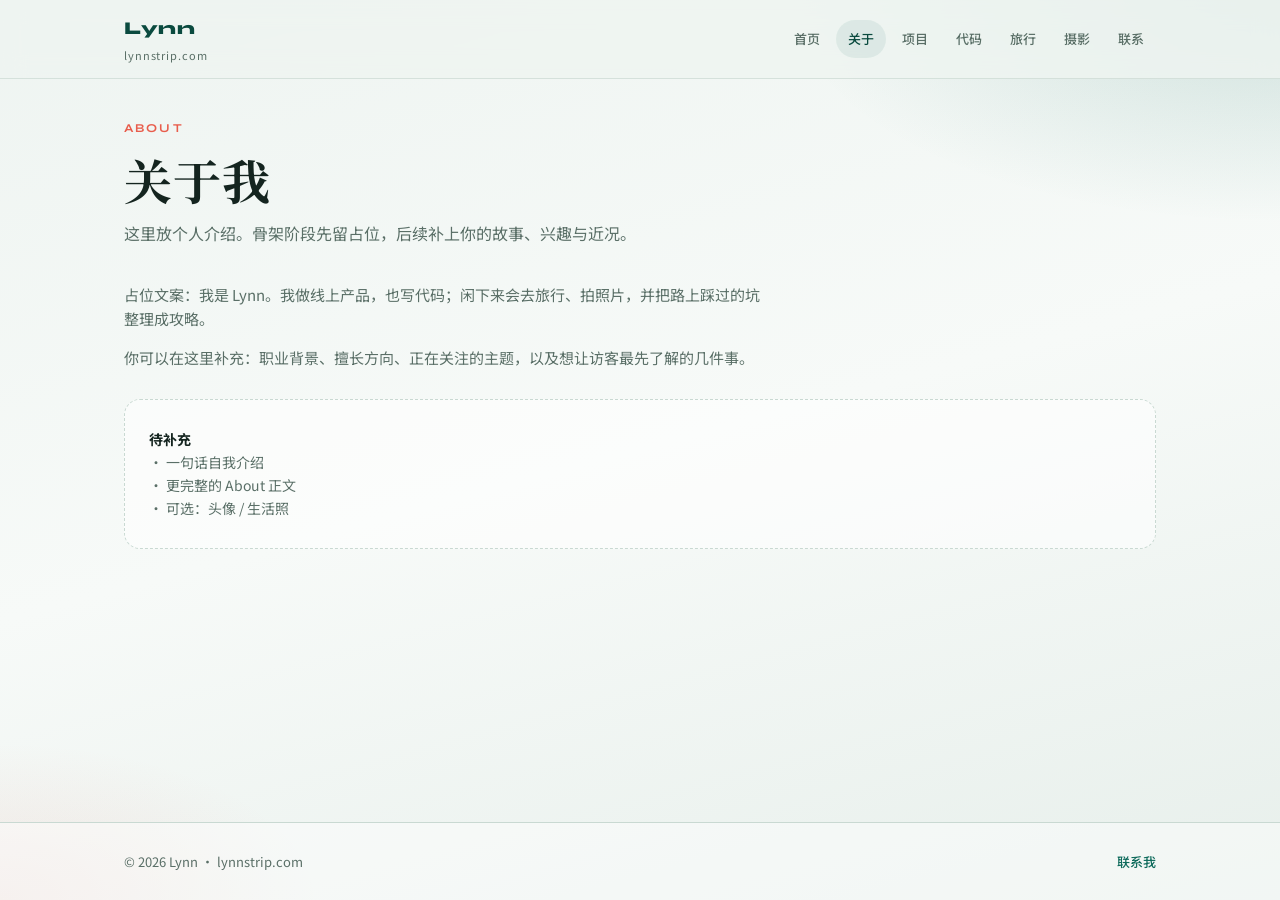
==== about/index.html @ 80c9ecf9 "Scaffold personal homepage and nest Malaysia guide Turn lynnstrip.com into a multi-page personal sit" ====
<!DOCTYPE html>
<html lang="zh-CN">
<head>
  <meta charset="UTF-8">
  <meta name="viewport" content="width=device-width, initial-scale=1.0">
  <title>关于我 | Lynn</title>
  <meta name="description" content="关于 Lynn：个人介绍与正在做的事。">
  <link rel="preconnect" href="https://fonts.googleapis.com">
  <link rel="preconnect" href="https://fonts.gstatic.com" crossorigin>
  <link href="https://fonts.googleapis.com/css2?family=Noto+Sans+SC:wght@400;500;600;700&family=Noto+Serif+SC:wght@600;700&family=Syne:wght@600;700;800&display=swap" rel="stylesheet">
  <link rel="stylesheet" href="/assets/css/site.css">
</head>
<body>
  <div class="site-wrap">
    <header class="site-header">
      <div class="site-header__inner">
        <a class="brand" href="/">
          <span class="brand__mark">Lynn</span>
          <span class="brand__tag">lynnstrip.com</span>
        </a>
        <button class="nav-toggle" type="button" data-nav-toggle aria-expanded="false" aria-controls="site-nav">菜单</button>
        <nav class="nav" id="site-nav" data-nav aria-label="主导航">
          <a class="nav__link" href="/">首页</a>
          <a class="nav__link is-active" href="/about/">关于</a>
          <a class="nav__link" href="/projects/">项目</a>
          <a class="nav__link" href="/code/">代码</a>
          <a class="nav__link" href="/travel/">旅行</a>
          <a class="nav__link" href="/photography/">摄影</a>
          <a class="nav__link" href="/contact/">联系</a>
        </nav>
      </div>
    </header>

    <main class="site-main">
      <p class="eyebrow">About</p>
      <h1 class="page-title">关于我</h1>
      <p class="page-lead">这里放个人介绍。骨架阶段先留占位，后续补上你的故事、兴趣与近况。</p>

      <div class="prose">
        <p class="muted">占位文案：我是 Lynn。我做线上产品，也写代码；闲下来会去旅行、拍照片，并把路上踩过的坑整理成攻略。</p>
        <p class="muted">你可以在这里补充：职业背景、擅长方向、正在关注的主题，以及想让访客最先了解的几件事。</p>
      </div>

      <div class="placeholder" style="margin-top: 28px;">
        <strong>待补充</strong><br>
        · 一句话自我介绍<br>
        · 更完整的 About 正文<br>
        · 可选：头像 / 生活照
      </div>
    </main>

    <footer class="site-footer">
      <div class="site-footer__inner">
        <p>© <span data-year></span> Lynn · lynnstrip.com</p>
        <p><a href="/contact/">联系我</a></p>
      </div>
    </footer>
  </div>
  <script src="/assets/js/site.js"></script>
  <script>document.querySelectorAll("[data-year]").forEach(el => el.textContent = new Date().getFullYear());</script>
</body>
</html>
---- assets/css/site.css ----
/* Lynn — personal site shared styles */
*,
*::before,
*::after {
  margin: 0;
  padding: 0;
  box-sizing: border-box;
}

:root {
  --bg: #eef4f1;
  --bg-soft: #f7faf8;
  --surface: #ffffff;
  --ink: #14241f;
  --muted: #5a6f67;
  --line: #c9d9d2;
  --sea: #0f6b5c;
  --sea-deep: #0a4a3f;
  --coral: #e85d4c;
  --gold: #c9a227;
  --shadow: 0 10px 30px rgba(10, 74, 63, 0.08);
  --radius: 16px;
  --max: 1080px;
  --ease: cubic-bezier(0.22, 1, 0.36, 1);
  --font-sans: "Noto Sans SC", sans-serif;
  --font-serif: "Noto Serif SC", serif;
  --font-display: "Syne", "Noto Sans SC", sans-serif;
}

html {
  scroll-behavior: smooth;
}

body {
  font-family: var(--font-sans);
  background: var(--bg);
  color: var(--ink);
  line-height: 1.65;
  min-height: 100vh;
}

body::before {
  content: "";
  position: fixed;
  inset: 0;
  z-index: -1;
  pointer-events: none;
  background:
    radial-gradient(ellipse 70% 45% at 100% 0%, rgba(15, 107, 92, 0.16), transparent 55%),
    radial-gradient(ellipse 50% 35% at 0% 100%, rgba(232, 93, 76, 0.1), transparent 50%),
    linear-gradient(165deg, #eef4f1 0%, #f7faf8 50%, #e7efeb 100%);
}

img {
  max-width: 100%;
  display: block;
}

a {
  color: inherit;
  text-decoration: none;
}

button {
  font: inherit;
}

.site-wrap {
  min-height: 100vh;
  display: flex;
  flex-direction: column;
}

/* Header */
.site-header {
  position: sticky;
  top: 0;
  z-index: 100;
  backdrop-filter: blur(12px);
  background: rgba(238, 244, 241, 0.82);
  border-bottom: 1px solid rgba(201, 217, 210, 0.7);
}

.site-header__inner {
  max-width: var(--max);
  margin: 0 auto;
  padding: 14px 24px;
  display: flex;
  align-items: center;
  justify-content: space-between;
  gap: 20px;
}

.brand {
  display: flex;
  flex-direction: column;
  gap: 2px;
  flex-shrink: 0;
}

.brand__mark {
  font-family: var(--font-display);
  font-weight: 800;
  font-size: 18px;
  letter-spacing: 0.04em;
  color: var(--sea-deep);
}

.brand__tag {
  font-size: 11px;
  color: var(--muted);
  letter-spacing: 0.08em;
}

.nav {
  display: flex;
  align-items: center;
  gap: 4px;
  flex-wrap: wrap;
  justify-content: flex-end;
}

.nav__link {
  font-size: 13px;
  font-weight: 500;
  color: var(--muted);
  padding: 8px 12px;
  border-radius: 999px;
  transition: color 0.2s var(--ease), background 0.2s var(--ease);
}

.nav__link:hover,
.nav__link.is-active {
  color: var(--sea-deep);
  background: rgba(15, 107, 92, 0.08);
}

.nav-toggle {
  display: none;
  border: 1px solid var(--line);
  background: var(--surface);
  color: var(--ink);
  border-radius: 10px;
  padding: 8px 12px;
  cursor: pointer;
  font-family: var(--font-display);
  font-size: 12px;
  font-weight: 700;
  letter-spacing: 0.06em;
}

/* Main */
.site-main {
  flex: 1;
  width: 100%;
  max-width: var(--max);
  margin: 0 auto;
  padding: 40px 24px 72px;
}

/* Footer */
.site-footer {
  border-top: 1px solid var(--line);
  background: rgba(255, 255, 255, 0.45);
}

.site-footer__inner {
  max-width: var(--max);
  margin: 0 auto;
  padding: 28px 24px;
  display: flex;
  flex-wrap: wrap;
  gap: 12px 24px;
  justify-content: space-between;
  align-items: center;
  color: var(--muted);
  font-size: 13px;
}

.site-footer a {
  color: var(--sea);
  font-weight: 500;
}

.site-footer a:hover {
  color: var(--coral);
}

/* Typography helpers */
.eyebrow {
  font-family: var(--font-display);
  font-size: 12px;
  font-weight: 700;
  letter-spacing: 0.18em;
  text-transform: uppercase;
  color: var(--coral);
  margin-bottom: 12px;
}

.page-title {
  font-family: var(--font-serif);
  font-size: clamp(32px, 5vw, 48px);
  font-weight: 700;
  line-height: 1.2;
  letter-spacing: 0.02em;
  margin-bottom: 12px;
}

.page-lead {
  font-size: 16px;
  color: var(--muted);
  max-width: 560px;
  margin-bottom: 36px;
}

.section-title {
  font-family: var(--font-serif);
  font-size: 24px;
  font-weight: 700;
  margin-bottom: 8px;
}

.section-desc {
  color: var(--muted);
  font-size: 14px;
  margin-bottom: 20px;
}

/* Hero (home) */
.hero {
  display: grid;
  gap: 28px;
  margin-bottom: 56px;
  animation: fadeUp 0.6s var(--ease) both;
}

.hero__title {
  font-family: var(--font-serif);
  font-size: clamp(40px, 7vw, 64px);
  font-weight: 700;
  line-height: 1.12;
  letter-spacing: 0.02em;
}

.hero__title span {
  color: var(--sea);
}

.hero__text {
  font-size: 17px;
  color: var(--muted);
  max-width: 520px;
}

.hero__actions {
  display: flex;
  flex-wrap: wrap;
  gap: 12px;
  margin-top: 8px;
}

.btn {
  display: inline-flex;
  align-items: center;
  justify-content: center;
  gap: 8px;
  padding: 12px 18px;
  border-radius: 999px;
  font-size: 14px;
  font-weight: 600;
  border: 1px solid transparent;
  transition: transform 0.2s var(--ease), background 0.2s var(--ease), color 0.2s var(--ease), border-color 0.2s var(--ease);
  cursor: pointer;
}

.btn:hover {
  transform: translateY(-1px);
}

.btn--primary {
  background: var(--sea);
  color: #fff;
}

.btn--primary:hover {
  background: var(--sea-deep);
}

.btn--ghost {
  background: transparent;
  border-color: var(--line);
  color: var(--ink);
}

.btn--ghost:hover {
  border-color: var(--sea);
  color: var(--sea-deep);
}

/* Portal grid */
.portal-grid {
  display: grid;
  grid-template-columns: repeat(2, 1fr);
  gap: 16px;
  margin-bottom: 56px;
}

.portal-card {
  display: block;
  background: var(--surface);
  border: 1px solid var(--line);
  border-radius: var(--radius);
  padding: 24px;
  transition: transform 0.25s var(--ease), box-shadow 0.25s var(--ease), border-color 0.25s var(--ease);
  animation: fadeUp 0.55s var(--ease) both;
}

.portal-card:nth-child(1) { animation-delay: 0.05s; }
.portal-card:nth-child(2) { animation-delay: 0.1s; }
.portal-card:nth-child(3) { animation-delay: 0.15s; }
.portal-card:nth-child(4) { animation-delay: 0.2s; }
.portal-card:nth-child(5) { animation-delay: 0.25s; }
.portal-card:nth-child(6) { animation-delay: 0.3s; }

.portal-card:hover {
  transform: translateY(-3px);
  box-shadow: var(--shadow);
  border-color: var(--sea);
}

.portal-card__kicker {
  font-family: var(--font-display);
  font-size: 11px;
  font-weight: 700;
  letter-spacing: 0.14em;
  text-transform: uppercase;
  color: var(--coral);
  margin-bottom: 10px;
}

.portal-card__title {
  font-family: var(--font-serif);
  font-size: 22px;
  font-weight: 700;
  margin-bottom: 8px;
}

.portal-card__text {
  font-size: 14px;
  color: var(--muted);
}

.portal-card__cta {
  margin-top: 16px;
  font-size: 13px;
  font-weight: 600;
  color: var(--sea);
}

/* Content blocks */
.stack {
  display: grid;
  gap: 16px;
}

.block {
  background: var(--surface);
  border: 1px solid var(--line);
  border-radius: var(--radius);
  padding: 22px 24px;
}

.block__title {
  font-family: var(--font-serif);
  font-size: 18px;
  font-weight: 700;
  margin-bottom: 8px;
}

.block__meta {
  font-family: var(--font-display);
  font-size: 11px;
  font-weight: 700;
  letter-spacing: 0.1em;
  text-transform: uppercase;
  color: var(--coral);
  margin-bottom: 8px;
}

.block__text {
  font-size: 14px;
  color: var(--muted);
}

.placeholder {
  border: 1px dashed var(--line);
  background: rgba(255, 255, 255, 0.55);
  color: var(--muted);
  border-radius: var(--radius);
  padding: 28px 24px;
  font-size: 14px;
}

.placeholder strong {
  color: var(--ink);
}

.photo-grid {
  display: grid;
  grid-template-columns: repeat(3, 1fr);
  gap: 12px;
}

.photo-grid figure {
  border-radius: 12px;
  overflow: hidden;
  background: var(--line);
  aspect-ratio: 4 / 5;
}

.photo-grid img {
  width: 100%;
  height: 100%;
  object-fit: cover;
}

.list-link {
  display: flex;
  justify-content: space-between;
  gap: 16px;
  align-items: baseline;
  padding: 18px 0;
  border-bottom: 1px solid var(--line);
  transition: color 0.2s var(--ease);
}

.list-link:first-child {
  border-top: 1px solid var(--line);
}

.list-link:hover {
  color: var(--sea);
}

.list-link__title {
  font-family: var(--font-serif);
  font-size: 18px;
  font-weight: 600;
}

.list-link__meta {
  font-size: 13px;
  color: var(--muted);
  white-space: nowrap;
}

.prose {
  max-width: 640px;
  font-size: 15px;
  color: var(--ink);
}

.prose p + p {
  margin-top: 14px;
}

.prose .muted {
  color: var(--muted);
}

@keyframes fadeUp {
  from {
    opacity: 0;
    transform: translateY(12px);
  }
  to {
    opacity: 1;
    transform: translateY(0);
  }
}

@media (prefers-reduced-motion: reduce) {
  *,
  *::before,
  *::after {
    animation-duration: 0.01ms !important;
    transition-duration: 0.01ms !important;
  }
}

@media (max-width: 800px) {
  .portal-grid,
  .photo-grid {
    grid-template-columns: 1fr;
  }

  .nav-toggle {
    display: inline-flex;
  }

  .nav {
    display: none;
    position: absolute;
    top: 100%;
    left: 0;
    right: 0;
    flex-direction: column;
    align-items: stretch;
    background: rgba(247, 250, 248, 0.98);
    border-bottom: 1px solid var(--line);
    padding: 12px;
    gap: 4px;
  }

  .nav.is-open {
    display: flex;
  }

  .site-header {
    position: sticky;
  }

  .site-header__inner {
    position: relative;
    flex-wrap: wrap;
  }
}
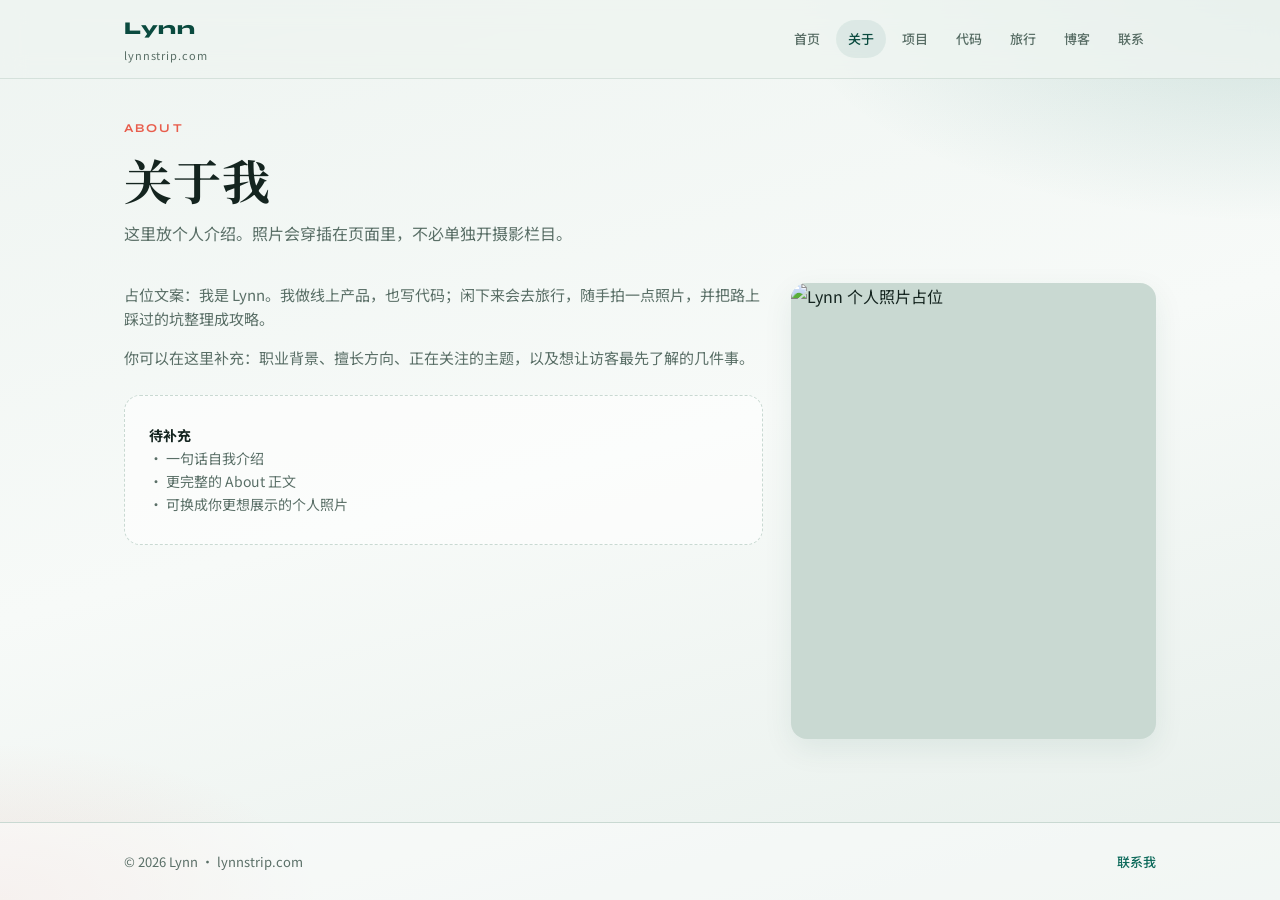
==== commit 21b44f62: "Replace photography section with blog and inline photos Remove the standalone photography page, add " ====
--- a/about/index.html
+++ b/about/index.html
@@ -25,7 +25,7 @@
           <a class="nav__link" href="/projects/">项目</a>
           <a class="nav__link" href="/code/">代码</a>
           <a class="nav__link" href="/travel/">旅行</a>
-          <a class="nav__link" href="/photography/">摄影</a>
+          <a class="nav__link" href="/blog/">博客</a>
           <a class="nav__link" href="/contact/">联系</a>
         </nav>
       </div>
@@ -34,18 +34,22 @@
     <main class="site-main">
       <p class="eyebrow">About</p>
       <h1 class="page-title">关于我</h1>
-      <p class="page-lead">这里放个人介绍。骨架阶段先留占位，后续补上你的故事、兴趣与近况。</p>
+      <p class="page-lead">这里放个人介绍。照片会穿插在页面里，不必单独开摄影栏目。</p>
 
-      <div class="prose">
-        <p class="muted">占位文案：我是 Lynn。我做线上产品，也写代码；闲下来会去旅行、拍照片，并把路上踩过的坑整理成攻略。</p>
-        <p class="muted">你可以在这里补充：职业背景、擅长方向、正在关注的主题，以及想让访客最先了解的几件事。</p>
-      </div>
-
-      <div class="placeholder" style="margin-top: 28px;">
-        <strong>待补充</strong><br>
-        · 一句话自我介绍<br>
-        · 更完整的 About 正文<br>
-        · 可选：头像 / 生活照
+      <div class="about-layout">
+        <div class="prose">
+          <p class="muted">占位文案：我是 Lynn。我做线上产品，也写代码；闲下来会去旅行，随手拍一点照片，并把路上踩过的坑整理成攻略。</p>
+          <p class="muted">你可以在这里补充：职业背景、擅长方向、正在关注的主题，以及想让访客最先了解的几件事。</p>
+          <div class="placeholder" style="margin-top: 24px;">
+            <strong>待补充</strong><br>
+            · 一句话自我介绍<br>
+            · 更完整的 About 正文<br>
+            · 可换成你更想展示的个人照片
+          </div>
+        </div>
+        <div class="about-photo">
+          <img src="/images/IMG_5225.JPG" alt="Lynn 个人照片占位" width="790" height="1076" loading="lazy">
+        </div>
       </div>
     </main>
 
--- a/assets/css/site.css
+++ b/assets/css/site.css
@@ -234,6 +234,10 @@
   animation: fadeUp 0.6s var(--ease) both;
 }
 
+.hero-with-photo .hero {
+  margin-bottom: 0;
+}
+
 .hero__title {
   font-family: var(--font-serif);
   font-size: clamp(40px, 7vw, 64px);
@@ -424,6 +428,125 @@
   object-fit: cover;
 }
 
+.photo-row {
+  display: grid;
+  grid-template-columns: 1.2fr 1fr;
+  gap: 14px;
+  margin: 28px 0 8px;
+}
+
+.photo-row figure {
+  margin: 0;
+  border-radius: 14px;
+  overflow: hidden;
+  background: var(--line);
+  aspect-ratio: 4 / 5;
+}
+
+.photo-row figure:first-child {
+  aspect-ratio: 5 / 4;
+}
+
+.photo-row img {
+  width: 100%;
+  height: 100%;
+  object-fit: cover;
+}
+
+.photo-row figcaption {
+  margin-top: 8px;
+  font-size: 12px;
+  color: var(--muted);
+}
+
+.about-layout {
+  display: grid;
+  grid-template-columns: 1.4fr 0.8fr;
+  gap: 28px;
+  align-items: start;
+}
+
+.about-photo {
+  border-radius: 16px;
+  overflow: hidden;
+  background: var(--line);
+  aspect-ratio: 4 / 5;
+  box-shadow: var(--shadow);
+}
+
+.about-photo img {
+  width: 100%;
+  height: 100%;
+  object-fit: cover;
+}
+
+.travel-cover {
+  display: grid;
+  grid-template-columns: 120px 1fr;
+  gap: 16px;
+  align-items: center;
+  background: var(--surface);
+  border: 1px solid var(--line);
+  border-radius: var(--radius);
+  padding: 14px;
+  transition: transform 0.25s var(--ease), box-shadow 0.25s var(--ease), border-color 0.25s var(--ease);
+}
+
+.travel-cover:hover {
+  transform: translateY(-2px);
+  box-shadow: var(--shadow);
+  border-color: var(--sea);
+}
+
+.travel-cover__thumb {
+  width: 120px;
+  height: 120px;
+  border-radius: 12px;
+  overflow: hidden;
+  background: var(--line);
+  flex-shrink: 0;
+}
+
+.travel-cover__thumb img {
+  width: 100%;
+  height: 100%;
+  object-fit: cover;
+}
+
+.travel-cover__title {
+  font-family: var(--font-serif);
+  font-size: 18px;
+  font-weight: 700;
+  margin-bottom: 6px;
+}
+
+.travel-cover__meta {
+  font-size: 13px;
+  color: var(--muted);
+}
+
+.hero-with-photo {
+  display: grid;
+  grid-template-columns: 1.15fr 0.85fr;
+  gap: 28px;
+  align-items: center;
+  margin-bottom: 56px;
+}
+
+.hero-photo {
+  border-radius: 20px;
+  overflow: hidden;
+  aspect-ratio: 4 / 5;
+  box-shadow: var(--shadow);
+  animation: fadeUp 0.7s var(--ease) 0.1s both;
+}
+
+.hero-photo img {
+  width: 100%;
+  height: 100%;
+  object-fit: cover;
+}
+
 .list-link {
   display: flex;
   justify-content: space-between;
@@ -490,8 +613,20 @@
 
 @media (max-width: 800px) {
   .portal-grid,
-  .photo-grid {
+  .photo-grid,
+  .photo-row,
+  .about-layout,
+  .hero-with-photo {
     grid-template-columns: 1fr;
+  }
+
+  .travel-cover {
+    grid-template-columns: 96px 1fr;
+  }
+
+  .travel-cover__thumb {
+    width: 96px;
+    height: 96px;
   }
 
   .nav-toggle {
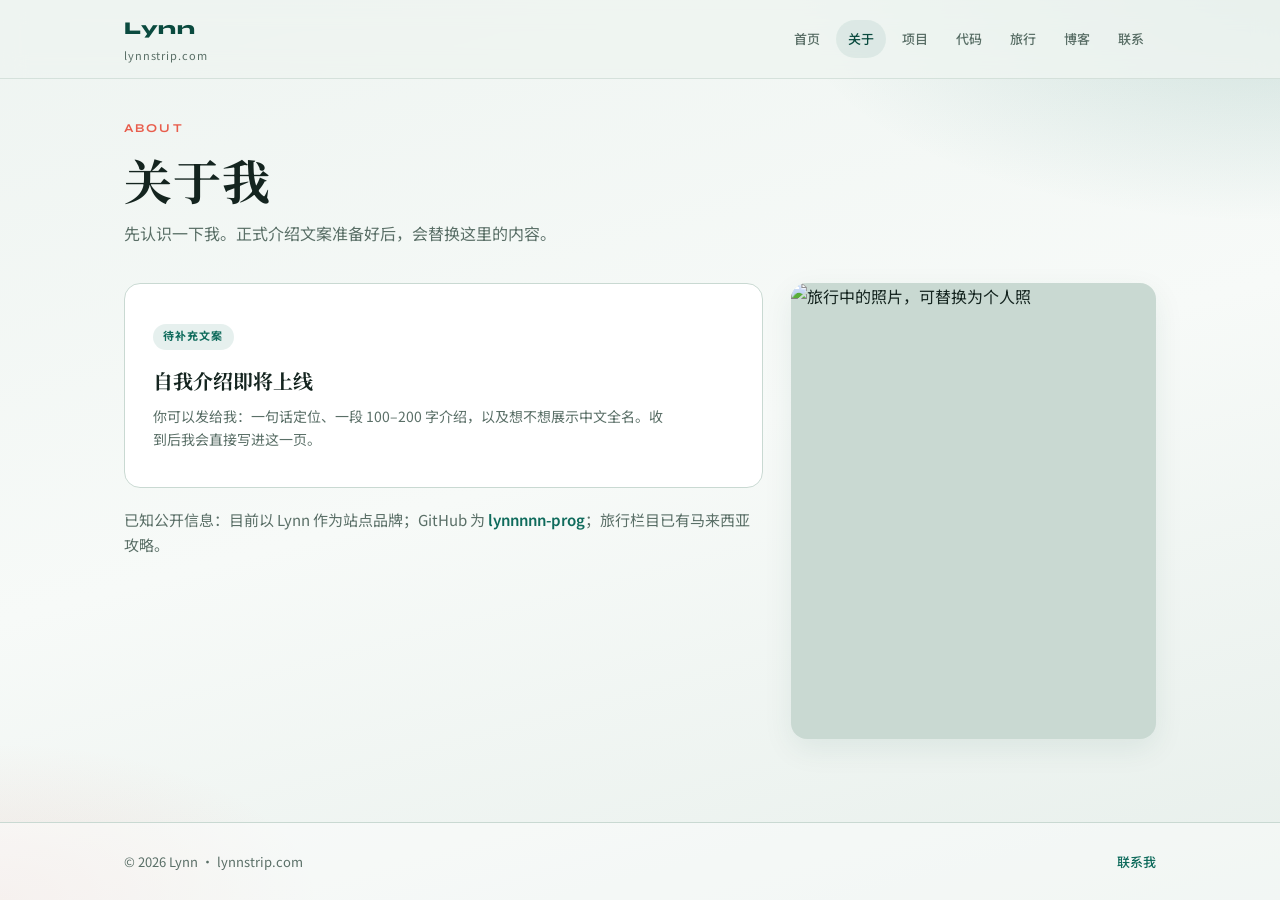
==== commit 9803bffe: "Polish personal site empty states for content intake Tighten home and travel copy, replace fake plac" ====
--- a/about/index.html
+++ b/about/index.html
@@ -34,21 +34,21 @@
     <main class="site-main">
       <p class="eyebrow">About</p>
       <h1 class="page-title">关于我</h1>
-      <p class="page-lead">这里放个人介绍。照片会穿插在页面里，不必单独开摄影栏目。</p>
+      <p class="page-lead">先认识一下我。正式介绍文案准备好后，会替换这里的内容。</p>
 
       <div class="about-layout">
-        <div class="prose">
-          <p class="muted">占位文案：我是 Lynn。我做线上产品，也写代码；闲下来会去旅行，随手拍一点照片，并把路上踩过的坑整理成攻略。</p>
-          <p class="muted">你可以在这里补充：职业背景、擅长方向、正在关注的主题，以及想让访客最先了解的几件事。</p>
-          <div class="placeholder" style="margin-top: 24px;">
-            <strong>待补充</strong><br>
-            · 一句话自我介绍<br>
-            · 更完整的 About 正文<br>
-            · 可换成你更想展示的个人照片
+        <div>
+          <div class="empty-state">
+            <div class="status-pill">待补充文案</div>
+            <h2 class="empty-state__title">自我介绍即将上线</h2>
+            <p class="empty-state__text">你可以发给我：一句话定位、一段 100–200 字介绍，以及想不想展示中文全名。收到后我会直接写进这一页。</p>
+          </div>
+          <div class="prose" style="margin-top: 20px;">
+            <p class="muted">已知公开信息：目前以 Lynn 作为站点品牌；GitHub 为 <a href="https://github.com/lynnnnn-prog" style="color: var(--sea); font-weight: 600;">lynnnnn-prog</a>；旅行栏目已有马来西亚攻略。</p>
           </div>
         </div>
         <div class="about-photo">
-          <img src="/images/IMG_5225.JPG" alt="Lynn 个人照片占位" width="790" height="1076" loading="lazy">
+          <img src="/images/IMG_5225.JPG" alt="旅行中的照片，可替换为个人照" width="790" height="1076" loading="lazy">
         </div>
       </div>
     </main>
--- a/assets/css/site.css
+++ b/assets/css/site.css
@@ -409,6 +409,41 @@
   color: var(--ink);
 }
 
+.empty-state {
+  background: var(--surface);
+  border: 1px solid var(--line);
+  border-radius: var(--radius);
+  padding: 36px 28px;
+  text-align: left;
+}
+
+.empty-state__title {
+  font-family: var(--font-serif);
+  font-size: 20px;
+  font-weight: 700;
+  margin-bottom: 8px;
+}
+
+.empty-state__text {
+  font-size: 14px;
+  color: var(--muted);
+  max-width: 520px;
+}
+
+.status-pill {
+  display: inline-block;
+  font-family: var(--font-display);
+  font-size: 11px;
+  font-weight: 700;
+  letter-spacing: 0.1em;
+  text-transform: uppercase;
+  color: var(--sea);
+  background: rgba(15, 107, 92, 0.1);
+  padding: 4px 10px;
+  border-radius: 999px;
+  margin-bottom: 14px;
+}
+
 .photo-grid {
   display: grid;
   grid-template-columns: repeat(3, 1fr);
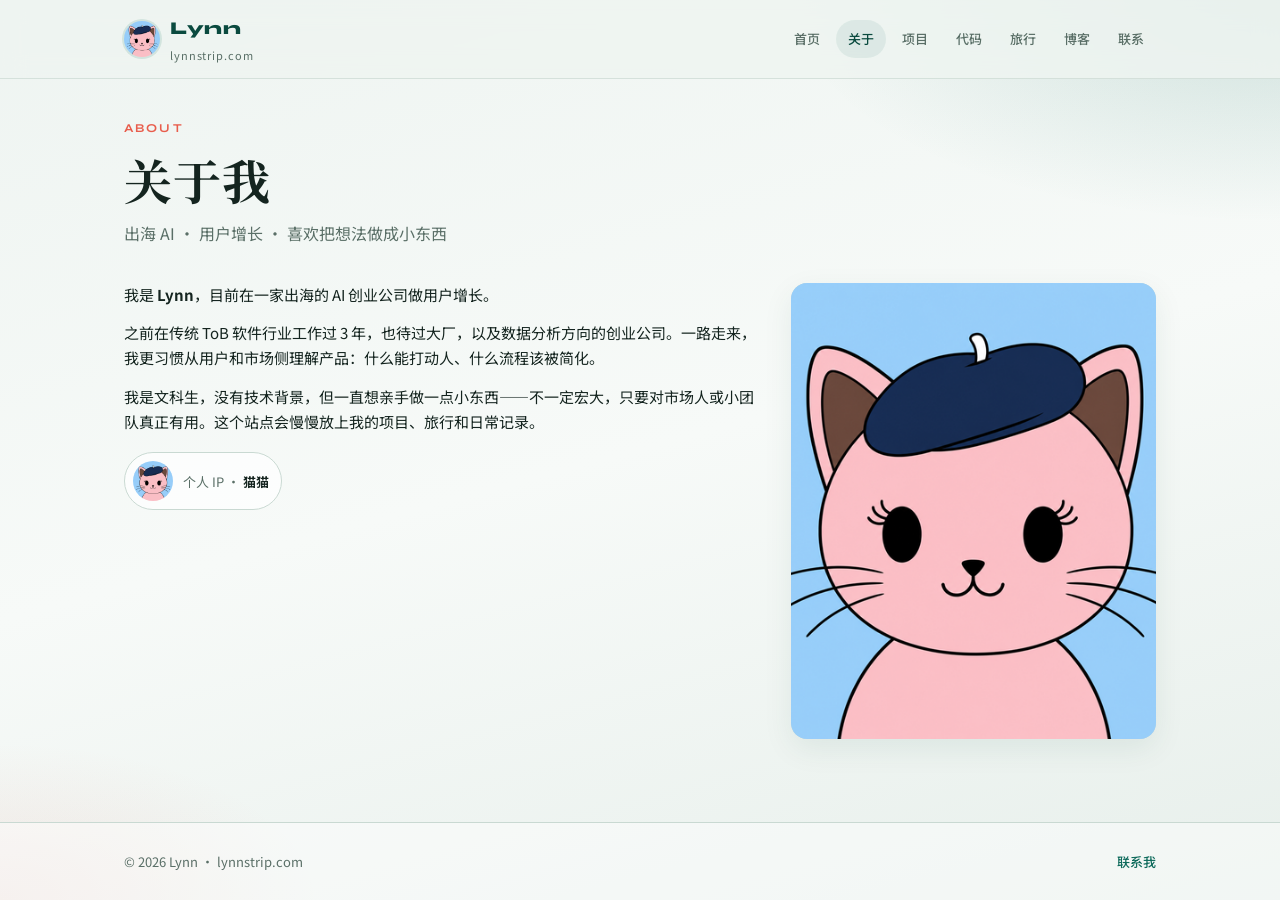
==== commit 3bb1bcad: "Fill About, Projects, Contact and add cat brand IP Add Lynn's growth/AI bio, sisulab project card, p" ====
--- a/about/index.html
+++ b/about/index.html
@@ -4,7 +4,8 @@
   <meta charset="UTF-8">
   <meta name="viewport" content="width=device-width, initial-scale=1.0">
   <title>关于我 | Lynn</title>
-  <meta name="description" content="关于 Lynn：个人介绍与正在做的事。">
+  <meta name="description" content="关于 Lynn：出海 AI 用户增长，文科生，喜欢做小工具。">
+  <link rel="icon" href="/images/favicon.png" type="image/png">
   <link rel="preconnect" href="https://fonts.googleapis.com">
   <link rel="preconnect" href="https://fonts.gstatic.com" crossorigin>
   <link href="https://fonts.googleapis.com/css2?family=Noto+Sans+SC:wght@400;500;600;700&family=Noto+Serif+SC:wght@600;700&family=Syne:wght@600;700;800&display=swap" rel="stylesheet">
@@ -15,8 +16,11 @@
     <header class="site-header">
       <div class="site-header__inner">
         <a class="brand" href="/">
-          <span class="brand__mark">Lynn</span>
-          <span class="brand__tag">lynnstrip.com</span>
+          <img class="brand__logo" src="/images/ip-cat.png" alt="Lynn IP" width="36" height="36">
+          <span class="brand__text">
+            <span class="brand__mark">Lynn</span>
+            <span class="brand__tag">lynnstrip.com</span>
+          </span>
         </a>
         <button class="nav-toggle" type="button" data-nav-toggle aria-expanded="false" aria-controls="site-nav">菜单</button>
         <nav class="nav" id="site-nav" data-nav aria-label="主导航">
@@ -34,21 +38,20 @@
     <main class="site-main">
       <p class="eyebrow">About</p>
       <h1 class="page-title">关于我</h1>
-      <p class="page-lead">先认识一下我。正式介绍文案准备好后，会替换这里的内容。</p>
+      <p class="page-lead">出海 AI · 用户增长 · 喜欢把想法做成小东西</p>
 
       <div class="about-layout">
-        <div>
-          <div class="empty-state">
-            <div class="status-pill">待补充文案</div>
-            <h2 class="empty-state__title">自我介绍即将上线</h2>
-            <p class="empty-state__text">你可以发给我：一句话定位、一段 100–200 字介绍，以及想不想展示中文全名。收到后我会直接写进这一页。</p>
-          </div>
-          <div class="prose" style="margin-top: 20px;">
-            <p class="muted">已知公开信息：目前以 Lynn 作为站点品牌；GitHub 为 <a href="https://github.com/lynnnnn-prog" style="color: var(--sea); font-weight: 600;">lynnnnn-prog</a>；旅行栏目已有马来西亚攻略。</p>
+        <div class="prose">
+          <p>我是 <strong>Lynn</strong>，目前在一家出海的 AI 创业公司做用户增长。</p>
+          <p>之前在传统 ToB 软件行业工作过 3 年，也待过大厂，以及数据分析方向的创业公司。一路走来，我更习惯从用户和市场侧理解产品：什么能打动人、什么流程该被简化。</p>
+          <p>我是文科生，没有技术背景，但一直想亲手做一点小东西——不一定宏大，只要对市场人或小团队真正有用。这个站点会慢慢放上我的项目、旅行和日常记录。</p>
+          <div class="ip-badge">
+            <img src="/images/ip-cat.png" alt="Lynn 猫猫 IP" width="40" height="40">
+            <span>个人 IP · <strong>猫猫</strong></span>
           </div>
         </div>
         <div class="about-photo">
-          <img src="/images/IMG_5225.JPG" alt="旅行中的照片，可替换为个人照" width="790" height="1076" loading="lazy">
+          <img src="/images/ip-cat.png" alt="Lynn 的猫猫 IP（个人照稍后替换）" width="1024" height="1024" loading="lazy">
         </div>
       </div>
     </main>
--- a/assets/css/site.css
+++ b/assets/css/site.css
@@ -93,9 +93,25 @@
 
 .brand {
   display: flex;
+  flex-direction: row;
+  align-items: center;
+  gap: 10px;
+  flex-shrink: 0;
+}
+
+.brand__logo {
+  width: 36px;
+  height: 36px;
+  border-radius: 50%;
+  object-fit: cover;
+  background: #d7ecf8;
+  box-shadow: 0 0 0 2px rgba(15, 107, 92, 0.12);
+}
+
+.brand__text {
+  display: flex;
   flex-direction: column;
   gap: 2px;
-  flex-shrink: 0;
 }
 
 .brand__mark {
@@ -110,6 +126,72 @@
   font-size: 11px;
   color: var(--muted);
   letter-spacing: 0.08em;
+}
+
+.ip-badge {
+  display: inline-flex;
+  align-items: center;
+  gap: 10px;
+  margin-top: 18px;
+  padding: 8px 12px 8px 8px;
+  border-radius: 999px;
+  background: rgba(255, 255, 255, 0.7);
+  border: 1px solid var(--line);
+}
+
+.ip-badge img {
+  width: 40px;
+  height: 40px;
+  border-radius: 50%;
+  object-fit: cover;
+}
+
+.ip-badge span {
+  font-size: 13px;
+  color: var(--muted);
+}
+
+.ip-badge strong {
+  color: var(--ink);
+  font-weight: 600;
+}
+
+.project-card {
+  background: var(--surface);
+  border: 1px solid var(--line);
+  border-radius: var(--radius);
+  padding: 28px 26px;
+  transition: transform 0.25s var(--ease), box-shadow 0.25s var(--ease), border-color 0.25s var(--ease);
+}
+
+.project-card:hover {
+  transform: translateY(-2px);
+  box-shadow: var(--shadow);
+  border-color: var(--sea);
+}
+
+.project-card__title {
+  font-family: var(--font-serif);
+  font-size: 28px;
+  font-weight: 700;
+  margin-bottom: 8px;
+}
+
+.project-card__desc {
+  font-size: 15px;
+  color: var(--muted);
+  max-width: 560px;
+  margin-bottom: 16px;
+}
+
+.contact-mail {
+  color: var(--sea);
+  font-weight: 600;
+  word-break: break-all;
+}
+
+.contact-mail:hover {
+  color: var(--coral);
 }
 
 .nav {
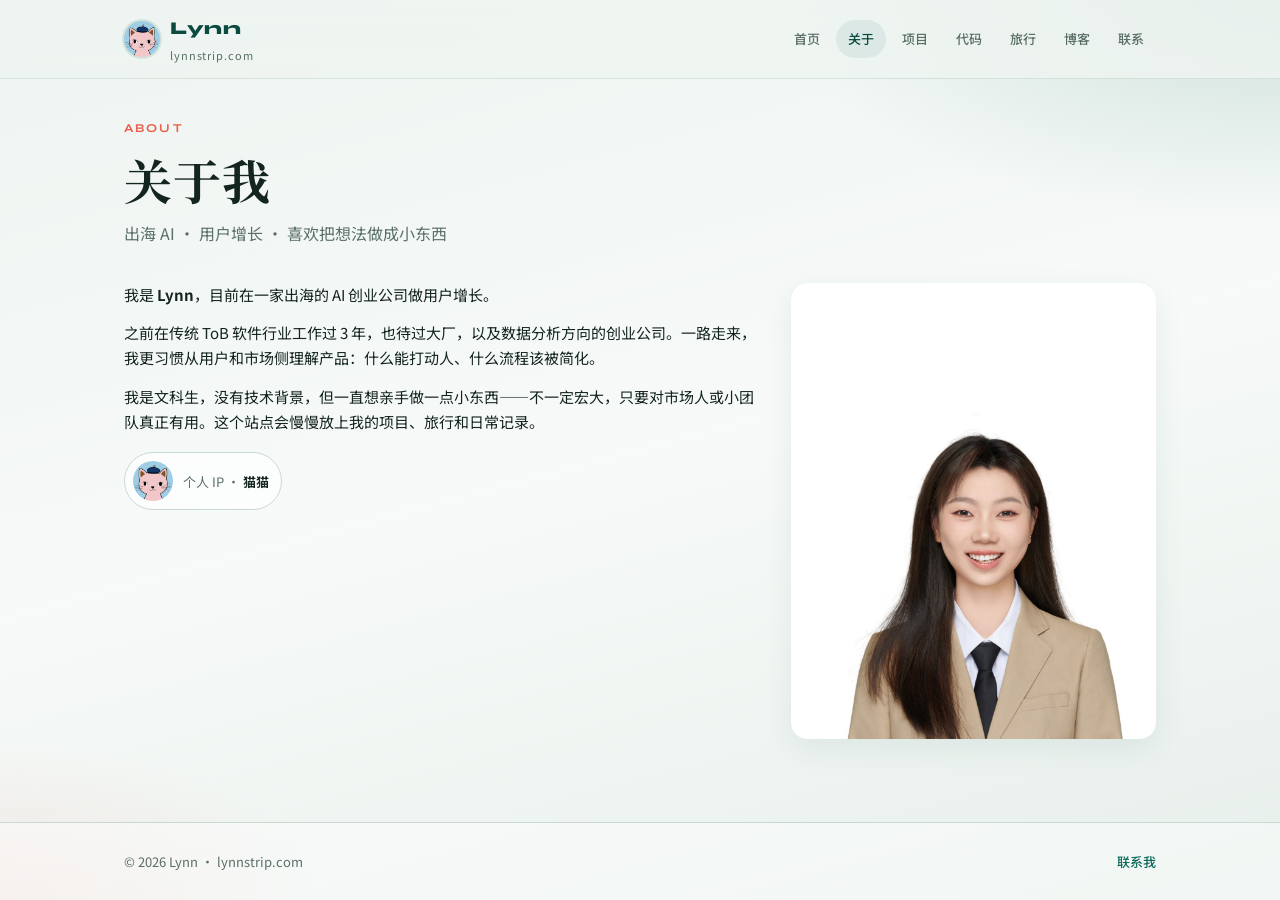
==== commit 1a329bdc: "Add portrait crop and original cat IP assets Crop the uploaded headshot sheet into a smiling portrai" ====
--- a/about/index.html
+++ b/about/index.html
@@ -51,7 +51,7 @@
           </div>
         </div>
         <div class="about-photo">
-          <img src="/images/ip-cat.png" alt="Lynn 的猫猫 IP（个人照稍后替换）" width="1024" height="1024" loading="lazy">
+          <img src="/images/lynn-portrait.jpg" alt="Lynn 个人照" width="1200" height="1714" loading="lazy">
         </div>
       </div>
     </main>
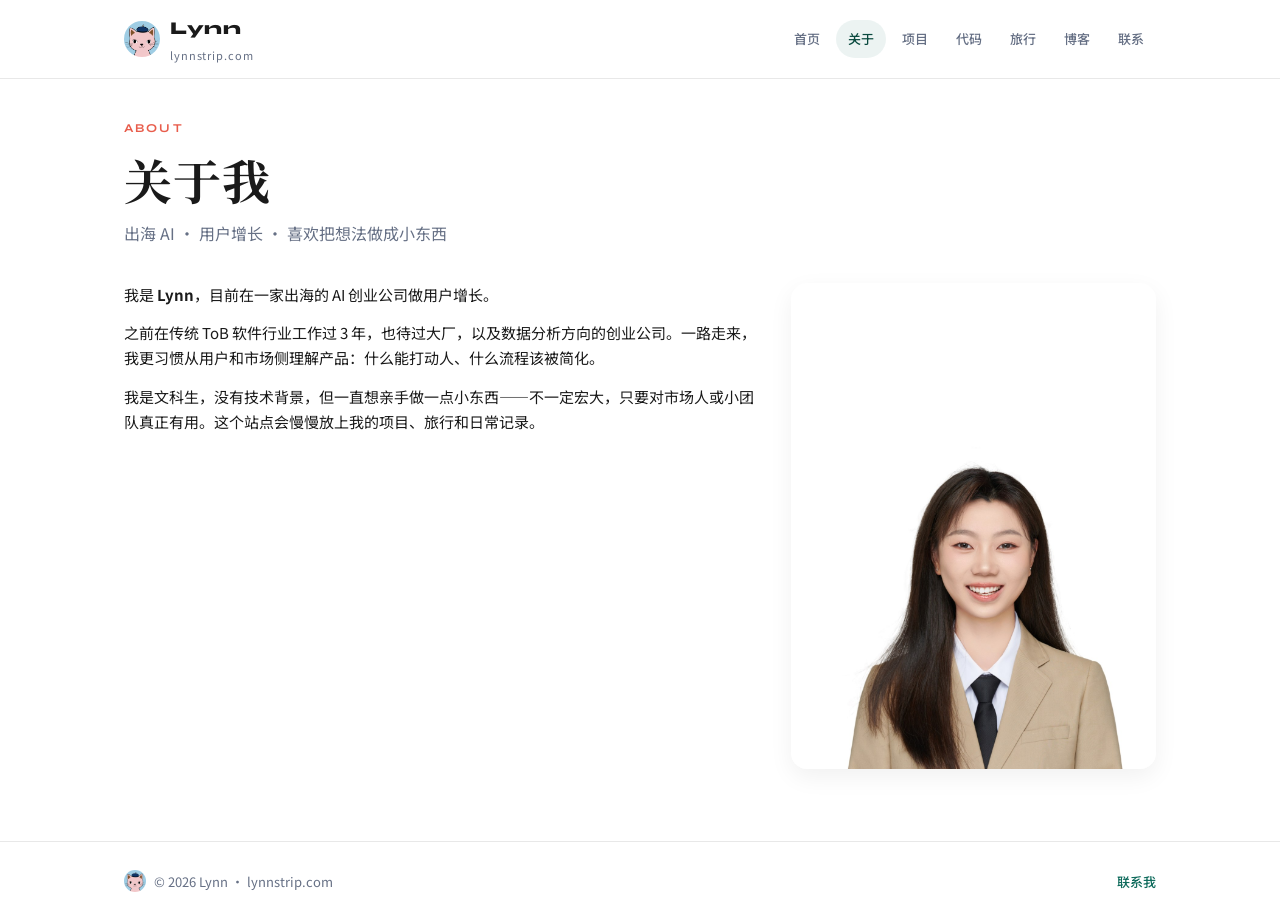
==== commit ebe5455b: "Use white background and quiet cat avatar branding Switch the site to a pure white canvas, remove ex" ====
--- a/about/index.html
+++ b/about/index.html
@@ -16,7 +16,7 @@
     <header class="site-header">
       <div class="site-header__inner">
         <a class="brand" href="/">
-          <img class="brand__logo" src="/images/ip-cat.png" alt="Lynn IP" width="36" height="36">
+          <img class="brand__logo" src="/images/ip-cat.png" alt="Lynn" width="36" height="36">
           <span class="brand__text">
             <span class="brand__mark">Lynn</span>
             <span class="brand__tag">lynnstrip.com</span>
@@ -45,20 +45,19 @@
           <p>我是 <strong>Lynn</strong>，目前在一家出海的 AI 创业公司做用户增长。</p>
           <p>之前在传统 ToB 软件行业工作过 3 年，也待过大厂，以及数据分析方向的创业公司。一路走来，我更习惯从用户和市场侧理解产品：什么能打动人、什么流程该被简化。</p>
           <p>我是文科生，没有技术背景，但一直想亲手做一点小东西——不一定宏大，只要对市场人或小团队真正有用。这个站点会慢慢放上我的项目、旅行和日常记录。</p>
-          <div class="ip-badge">
-            <img src="/images/ip-cat.png" alt="Lynn 猫猫 IP" width="40" height="40">
-            <span>个人 IP · <strong>猫猫</strong></span>
-          </div>
         </div>
         <div class="about-photo">
-          <img src="/images/lynn-portrait.jpg" alt="Lynn 个人照" width="1200" height="1714" loading="lazy">
+          <img src="/images/lynn-portrait.jpg" alt="Lynn" width="1200" height="1714" loading="lazy">
         </div>
       </div>
     </main>
 
     <footer class="site-footer">
       <div class="site-footer__inner">
-        <p>© <span data-year></span> Lynn · lynnstrip.com</p>
+        <p class="site-footer__brand">
+          <img src="/images/ip-cat.png" alt="" width="22" height="22">
+          <span>© <span data-year></span> Lynn · lynnstrip.com</span>
+        </p>
         <p><a href="/contact/">联系我</a></p>
       </div>
     </footer>
--- a/assets/css/site.css
+++ b/assets/css/site.css
@@ -8,17 +8,17 @@
 }
 
 :root {
-  --bg: #eef4f1;
-  --bg-soft: #f7faf8;
+  --bg: #ffffff;
+  --bg-soft: #f7f7f7;
   --surface: #ffffff;
-  --ink: #14241f;
-  --muted: #5a6f67;
-  --line: #c9d9d2;
+  --ink: #1a1a1a;
+  --muted: #667085;
+  --line: #e8e8e8;
   --sea: #0f6b5c;
   --sea-deep: #0a4a3f;
   --coral: #e85d4c;
   --gold: #c9a227;
-  --shadow: 0 10px 30px rgba(10, 74, 63, 0.08);
+  --shadow: 0 8px 24px rgba(0, 0, 0, 0.06);
   --radius: 16px;
   --max: 1080px;
   --ease: cubic-bezier(0.22, 1, 0.36, 1);
@@ -33,22 +33,10 @@
 
 body {
   font-family: var(--font-sans);
-  background: var(--bg);
+  background: #ffffff;
   color: var(--ink);
   line-height: 1.65;
   min-height: 100vh;
-}
-
-body::before {
-  content: "";
-  position: fixed;
-  inset: 0;
-  z-index: -1;
-  pointer-events: none;
-  background:
-    radial-gradient(ellipse 70% 45% at 100% 0%, rgba(15, 107, 92, 0.16), transparent 55%),
-    radial-gradient(ellipse 50% 35% at 0% 100%, rgba(232, 93, 76, 0.1), transparent 50%),
-    linear-gradient(165deg, #eef4f1 0%, #f7faf8 50%, #e7efeb 100%);
 }
 
 img {
@@ -76,9 +64,9 @@
   position: sticky;
   top: 0;
   z-index: 100;
+  background: rgba(255, 255, 255, 0.92);
   backdrop-filter: blur(12px);
-  background: rgba(238, 244, 241, 0.82);
-  border-bottom: 1px solid rgba(201, 217, 210, 0.7);
+  border-bottom: 1px solid var(--line);
 }
 
 .site-header__inner {
@@ -104,8 +92,7 @@
   height: 36px;
   border-radius: 50%;
   object-fit: cover;
-  background: #d7ecf8;
-  box-shadow: 0 0 0 2px rgba(15, 107, 92, 0.12);
+  background: #eef6fa;
 }
 
 .brand__text {
@@ -119,7 +106,7 @@
   font-weight: 800;
   font-size: 18px;
   letter-spacing: 0.04em;
-  color: var(--sea-deep);
+  color: var(--ink);
 }
 
 .brand__tag {
@@ -129,31 +116,7 @@
 }
 
 .ip-badge {
-  display: inline-flex;
-  align-items: center;
-  gap: 10px;
-  margin-top: 18px;
-  padding: 8px 12px 8px 8px;
-  border-radius: 999px;
-  background: rgba(255, 255, 255, 0.7);
-  border: 1px solid var(--line);
-}
-
-.ip-badge img {
-  width: 40px;
-  height: 40px;
-  border-radius: 50%;
-  object-fit: cover;
-}
-
-.ip-badge span {
-  font-size: 13px;
-  color: var(--muted);
-}
-
-.ip-badge strong {
-  color: var(--ink);
-  font-weight: 600;
+  display: none;
 }
 
 .project-card {
@@ -243,7 +206,7 @@
 /* Footer */
 .site-footer {
   border-top: 1px solid var(--line);
-  background: rgba(255, 255, 255, 0.45);
+  background: #ffffff;
 }
 
 .site-footer__inner {
@@ -259,6 +222,19 @@
   font-size: 13px;
 }
 
+.site-footer__brand {
+  display: inline-flex;
+  align-items: center;
+  gap: 8px;
+}
+
+.site-footer__brand img {
+  width: 22px;
+  height: 22px;
+  border-radius: 50%;
+  object-fit: cover;
+}
+
 .site-footer a {
   color: var(--sea);
   font-weight: 500;
@@ -314,6 +290,21 @@
   gap: 28px;
   margin-bottom: 56px;
   animation: fadeUp 0.6s var(--ease) both;
+}
+
+/* hero without mandatory photo */
+.hero-solo {
+  max-width: 640px;
+  margin-bottom: 56px;
+  animation: fadeUp 0.6s var(--ease) both;
+}
+
+.hero-with-photo {
+  display: grid;
+  grid-template-columns: 1.15fr 0.85fr;
+  gap: 28px;
+  align-items: center;
+  margin-bottom: 56px;
 }
 
 .hero-with-photo .hero {
@@ -383,6 +374,21 @@
   color: var(--sea-deep);
 }
 
+.btn--disabled,
+.btn[aria-disabled="true"] {
+  opacity: 0.55;
+  cursor: not-allowed;
+  pointer-events: none;
+  transform: none;
+}
+
+.project-card__actions {
+  display: flex;
+  flex-wrap: wrap;
+  gap: 10px;
+  margin-top: 18px;
+}
+
 /* Portal grid */
 .portal-grid {
   display: grid;
@@ -586,8 +592,8 @@
 .about-photo {
   border-radius: 16px;
   overflow: hidden;
-  background: var(--line);
-  aspect-ratio: 4 / 5;
+  background: #fff;
+  aspect-ratio: 3 / 4;
   box-shadow: var(--shadow);
 }
 
@@ -595,6 +601,7 @@
   width: 100%;
   height: 100%;
   object-fit: cover;
+  object-position: center top;
 }
 
 .travel-cover {
@@ -653,7 +660,8 @@
 .hero-photo {
   border-radius: 20px;
   overflow: hidden;
-  aspect-ratio: 4 / 5;
+  aspect-ratio: 3 / 4;
+  background: #fff;
   box-shadow: var(--shadow);
   animation: fadeUp 0.7s var(--ease) 0.1s both;
 }
@@ -662,6 +670,7 @@
   width: 100%;
   height: 100%;
   object-fit: cover;
+  object-position: center top;
 }
 
 .list-link {
@@ -758,7 +767,7 @@
     right: 0;
     flex-direction: column;
     align-items: stretch;
-    background: rgba(247, 250, 248, 0.98);
+    background: #ffffff;
     border-bottom: 1px solid var(--line);
     padding: 12px;
     gap: 4px;
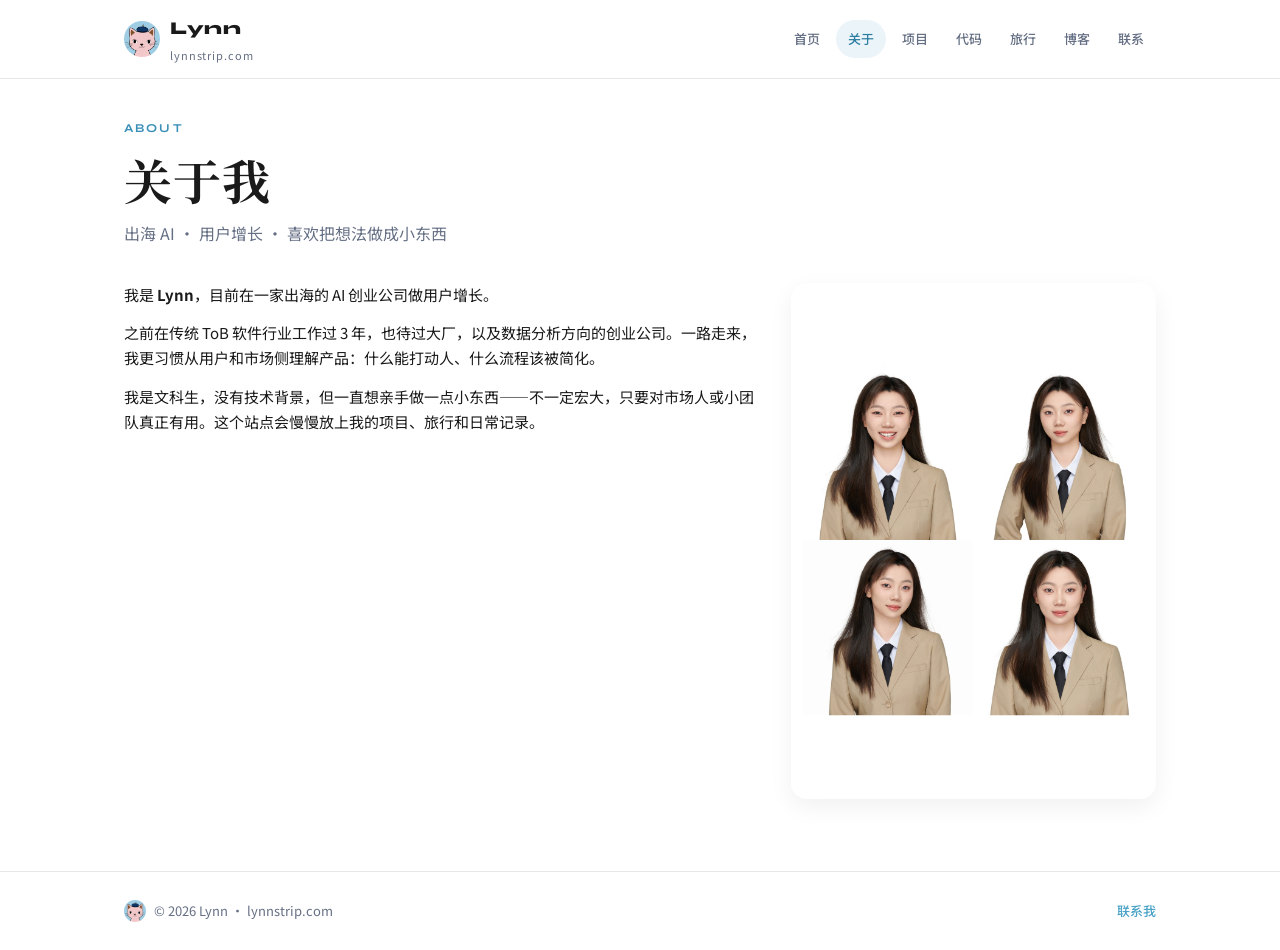
==== commit 78451833: "Polish personal site for launch Update sky-blue accents from the cat avatar, refresh home copy and s" ====
--- a/about/index.html
+++ b/about/index.html
@@ -47,7 +47,7 @@
           <p>我是文科生，没有技术背景，但一直想亲手做一点小东西——不一定宏大，只要对市场人或小团队真正有用。这个站点会慢慢放上我的项目、旅行和日常记录。</p>
         </div>
         <div class="about-photo">
-          <img src="/images/lynn-portrait.jpg" alt="Lynn" width="1200" height="1714" loading="lazy">
+          <img src="/images/lynn-portraits-grid.jpg" alt="Lynn" width="1200" height="1697" loading="lazy">
         </div>
       </div>
     </main>
--- a/assets/css/site.css
+++ b/assets/css/site.css
@@ -14,9 +14,11 @@
   --ink: #1a1a1a;
   --muted: #667085;
   --line: #e8e8e8;
-  --sea: #0f6b5c;
-  --sea-deep: #0a4a3f;
-  --coral: #e85d4c;
+  --sea: #4ba3c7;
+  --sea-deep: #2f7fa3;
+  --coral: #3a8fb8;
+  --sky: #9fcde4;
+  --sky-soft: rgba(159, 205, 228, 0.22);
   --gold: #c9a227;
   --shadow: 0 8px 24px rgba(0, 0, 0, 0.06);
   --radius: 16px;
@@ -177,7 +179,7 @@
 .nav__link:hover,
 .nav__link.is-active {
   color: var(--sea-deep);
-  background: rgba(15, 107, 92, 0.08);
+  background: var(--sky-soft);
 }
 
 .nav-toggle {
@@ -301,8 +303,8 @@
 
 .hero-with-photo {
   display: grid;
-  grid-template-columns: 1.15fr 0.85fr;
-  gap: 28px;
+  grid-template-columns: minmax(0, 1fr) auto;
+  gap: 40px;
   align-items: center;
   margin-bottom: 56px;
 }
@@ -526,7 +528,7 @@
   letter-spacing: 0.1em;
   text-transform: uppercase;
   color: var(--sea);
-  background: rgba(15, 107, 92, 0.1);
+  background: var(--sky-soft);
   padding: 4px 10px;
   border-radius: 999px;
   margin-bottom: 14px;
@@ -593,15 +595,13 @@
   border-radius: 16px;
   overflow: hidden;
   background: #fff;
-  aspect-ratio: 3 / 4;
   box-shadow: var(--shadow);
 }
 
 .about-photo img {
   width: 100%;
-  height: 100%;
-  object-fit: cover;
-  object-position: center top;
+  height: auto;
+  display: block;
 }
 
 .travel-cover {
@@ -649,21 +649,16 @@
   color: var(--muted);
 }
 
-.hero-with-photo {
-  display: grid;
-  grid-template-columns: 1.15fr 0.85fr;
-  gap: 28px;
-  align-items: center;
-  margin-bottom: 56px;
-}
-
 .hero-photo {
-  border-radius: 20px;
+  width: 280px;
+  max-width: 36vw;
+  border-radius: 16px;
   overflow: hidden;
   aspect-ratio: 3 / 4;
-  background: #fff;
+  background: #f3f3f3;
   box-shadow: var(--shadow);
   animation: fadeUp 0.7s var(--ease) 0.1s both;
+  justify-self: end;
 }
 
 .hero-photo img {
@@ -744,6 +739,12 @@
   .about-layout,
   .hero-with-photo {
     grid-template-columns: 1fr;
+  }
+
+  .hero-photo {
+    width: min(240px, 70%);
+    max-width: none;
+    justify-self: start;
   }
 
   .travel-cover {
